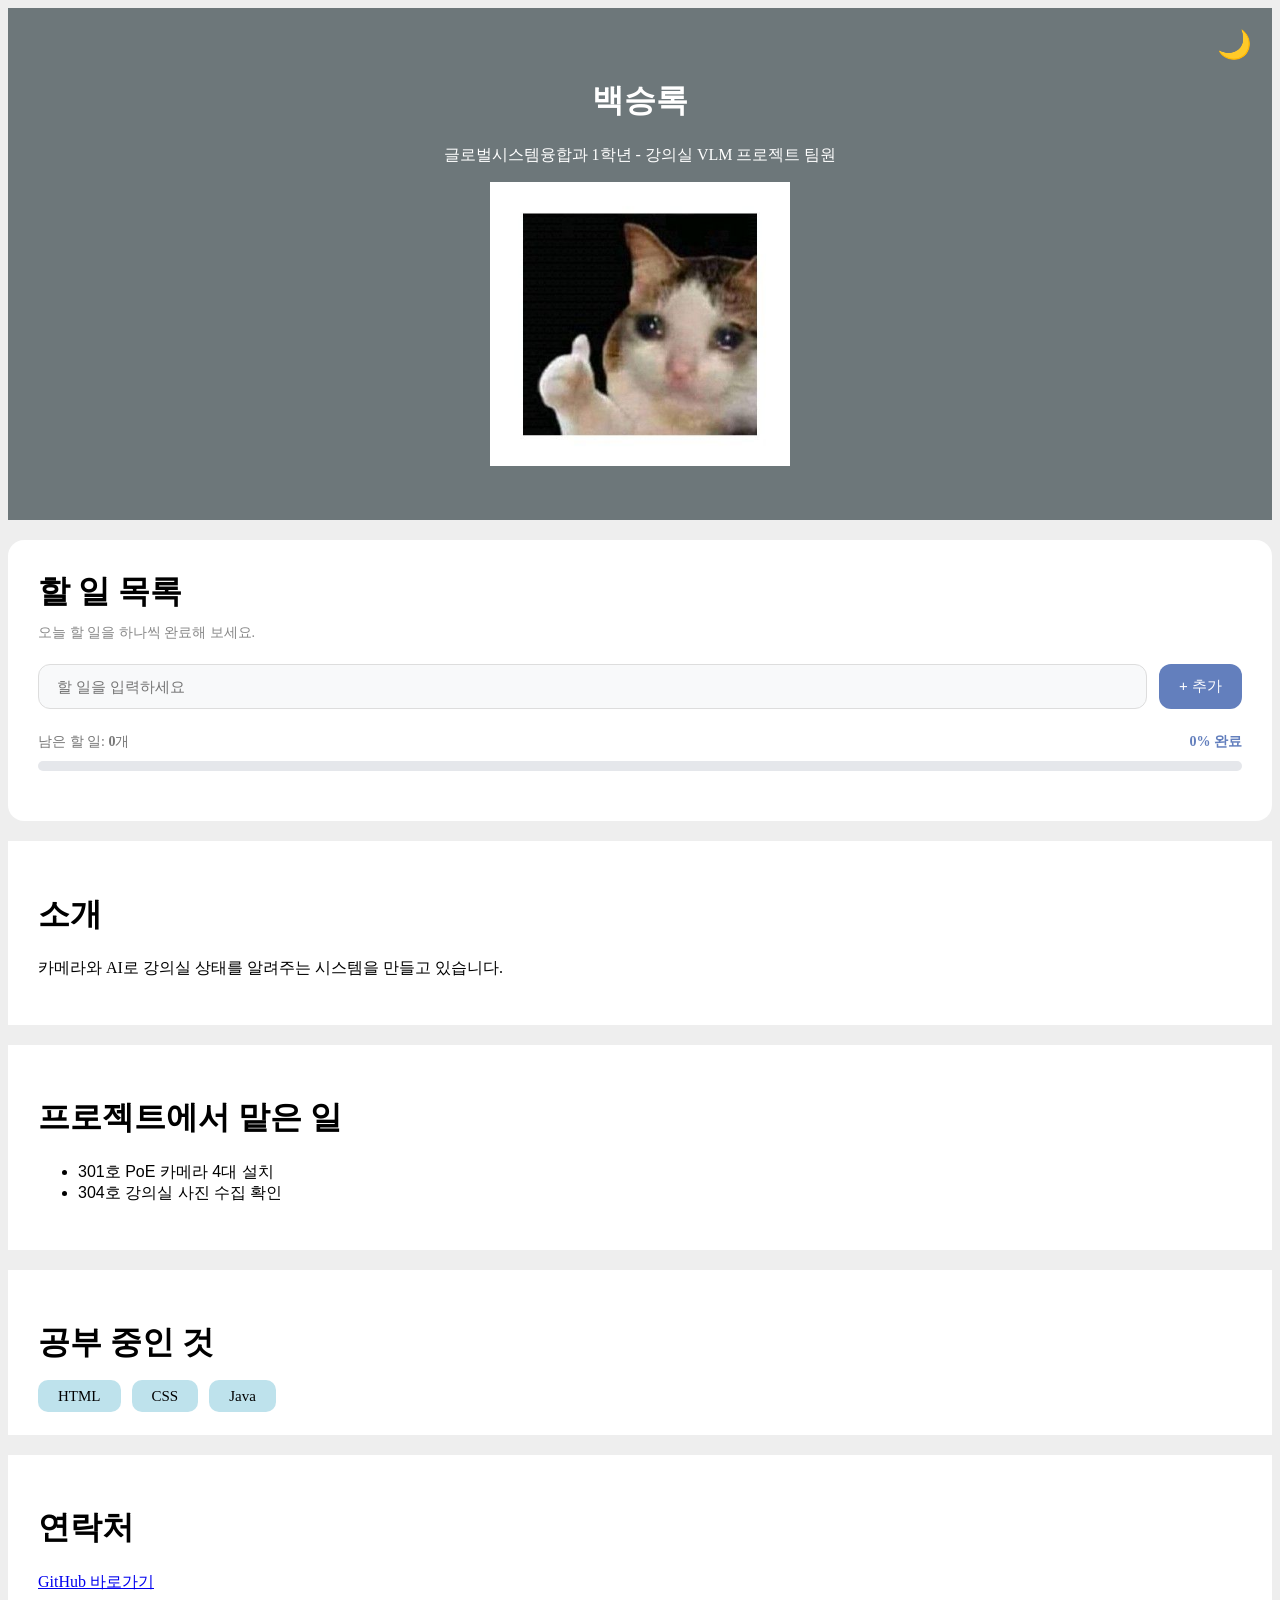
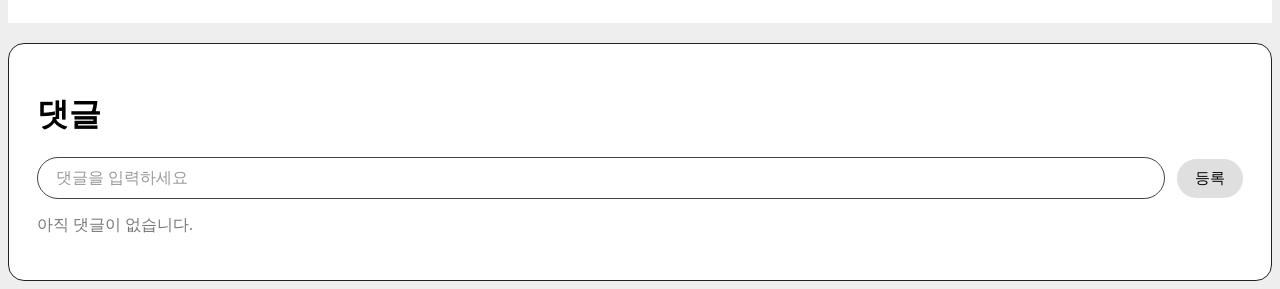
==== HTML/mypage/index.html @ 52dec9fe "11_06 JS_mypage" ====
<!DOCTYPE html>
<html>
<head>
    <title>自己紹介</title>

    <!-- 전체 페이지 기본 디자인 -->
    <link rel="stylesheet" href="css/style.css">

    <!-- 할 일 목록 디자인 -->
    <link rel="stylesheet" href="css/todo.css">

    <!-- 댓글 디자인 -->
    <link rel="stylesheet" href="css/comment.css">
</head>
<body>

    <!-- 메인 인트로 문단 -->
    <div class="intro">
        
        <!-- 다크/라이트 모드 버튼 -->
        <button id="themeBtn">🌙</button>

        <h1>백승록</h1>
        <p> 글로벌시스템융합과 1학년 - 강의실 VLM 프로젝트 팀원</p>
        <img src="images/cat.jpg" alt="고양이" width="300">
    </div>
    

    <!-- 할 일 목록 -->
<div class="content todo-section">
    <h1>할 일 목록</h1>

    <p class="todo-description">
        오늘 할 일을 하나씩 완료해 보세요.
    </p>

    <!-- 입력창 및 추가 버튼 -->
    <div class="todo-input-wrap">
        <input type="text" id="todoInput" placeholder="할 일을 입력하세요">
        <button id="addBtn">+ 추가</button>
    </div>

    <!-- 남은 할 일과 완료율 -->
    <div class="todo-status">
        <span>남은 할 일: <strong id="count">0</strong>개</span>
        <span id="progressText">0% 완료</span>
    </div>

    <!-- 완료율 게이지 -->
    <div class="progress-track">
        <div id="progressBar"></div>
    </div>

    <!-- JavaScript에서 할 일을 추가하는 영역 -->
    <ul id="todoList"></ul>
    
</div>
    <!-- 소개 문단 -->
    <div class="content">
        <h1>소개</h1>
        <p> 카메라와 AI로 강의실 상태를 알려주는 시스템을 만들고 있습니다.</p>
    </div>

    <!-- 프로젝트에서 맡은 일 문단 -->
    <div class="content">
        <h1>프로젝트에서 맡은 일</h1>
        <ul style="font-family: Gulim, sans-serif;">
            <li> 301호 PoE 카메라 4대 설치</li>
            <li> 304호 강의실 사진 수집 확인</li>
        </ul>
    </div>
    
    <!-- 공부 목록 문단 -->
    <div class="content">
        <h1>공부 중인 것</h1>

        <div class="skills">
            <span>HTML</span>
            <span>CSS</span>
            <span>Java</span>
        </div>
    </div>

    <!-- 연락처 문단 -->
    <div class="content">
        <h1>연락처</h1>
        <a href="https://github.com/sr1011-beep" target="_blank">GitHub 바로가기</a>
    </div>

<!-- 댓글 영역 전체를 감싸는 구역 -->
<!-- content: 기존 공통 스타일 -->
<!-- comment-section: 댓글 전용 스타일 -->
<div class="content comment-section">

    <!-- 댓글 제목 -->
    <h1>댓글</h1>

    <!-- 입력창과 등록 버튼을 하나의 구역으로 묶음 -->
    <div class="comment-input-wrap">

        <!-- 사용자가 댓글을 입력하는 창 -->
        <!-- id는 JavaScript에서 해당 요소를 찾기 위한 이름 -->
        <input type="text" id="commentInput" placeholder="댓글을 입력하세요">
        <!-- 댓글 등록 버튼 -->
        <button id="commentBtn">등록</button>
    </div>

    <!-- 댓글이 없을 때 표시되는 문구 -->
    <p id="emptyMessage">아직 댓글이 없습니다.</p>
    <!-- JavaScript가 새로운 li(댓글)를 추가할 목록 -->
    <ul id="commentList"></ul>

</div>
    
    <!-- scripts.js -->
    <script src="js/scripts.js"></script>
</body>
</html>
---- HTML/mypage/css/style.css ----
/* 기본 페이지 디자인 */
body {
    background-color: #eeeeee;
    color: black;
}

/* 상단 타이틀 */
.intro {
    position: relative; /* 자식 요소 위치의 기준점 */

    background-color: #6d777a;
    color: white;
    text-align: center;
    padding: 50px;
}

/* 공통 문단 디자인 */
.content {
    background-color: white;
    color: black;
    padding: 30px;
    margin-top: 20px;
}

/* 공부 중인 것 */
.skills span {
    background-color: #bee2ec;
    padding: 8px 20px;
    border-radius: 10px;
    margin-right: 7px;
    font-size: 15px;
}

/* 문단 제목을 클릭할 수 있도록 설정 */
.content h1 {
    cursor: pointer;
}

/* 다크모드 아이콘 */
#themeBtn {
    position: absolute; /* 원하는 위치에 배치 */
    top: 20px;           /* 상단에서 20px */
    right: 20px;         /* 오른쪽에서 20px */

    border: none;
    background: none;
    font-size: 28px;
    cursor: pointer;
    padding: 0;
}

/* 다크모드 기본 배경 */
body.dark {
    background-color: #222;
    color: white;
}

/* 다크모드 문단 배경 */
body.dark .content {
    background-color: #333;
    color: white;
}

/* 다크모드 삭제 버튼 */
body.dark .delete-btn {
    color: white;
}
---- HTML/mypage/css/todo.css ----
/* 할 일 목록 전체 영역 */
.todo-section {
    text-align: left;
    border-radius: 16px;
}

/* 제목 */
.todo-section h1 {
    text-align: left;
    margin: 0 0 10px;
}

/* 제목 아래 설명 */
.todo-description {
    text-align: left;
    font-size: 14px;
    color: #888;
    margin: 0 0 22px;
}

/* 입력창과 버튼 가로 배치 */
.todo-input-wrap {
    display: flex;
    align-items: center;
    gap: 12px;
    margin-bottom: 24px;
}

/* 할 일 입력창 */
#todoInput {
    flex: 1;
    min-width: 0;
    padding: 13px 18px;
    border: 1px solid #ddd;
    border-radius: 12px;
    background-color: #f8f9fa;
    color: #222;
    font-size: 15px;
    outline: none;
    box-sizing: border-box;
}

/* 입력창 선택 시 */
#todoInput:focus {
    border-color: #8ba6df;
}

/* 추가 버튼 */
#addBtn {
    border: none;
    border-radius: 12px;
    background-color: #637fbd;
    color: white;
    padding: 13px 20px;
    font-size: 15px;
    cursor: pointer;
}

/* 추가 버튼 마우스 효과 */
#addBtn:hover {
    background-color: #4f6da9;
}

/* 남은 할 일 + 진행률 */
.todo-status {
    display: flex;
    justify-content: space-between;
    align-items: center;
    color: #777;
    font-size: 14px;
    margin-bottom: 10px;
}

/* 진행률 표시 */
#progressText {
    font-weight: bold;
    color: #637fbd;
}

/* 진행률 바 배경 */
.progress-track {
    width: 100%;
    height: 10px;
    background-color: #e5e7eb;
    border-radius: 999px;
    overflow: hidden;
    margin-bottom: 20px;
}

/* 실제로 차오르는 게이지 */
#progressBar {
    width: 0%;
    height: 100%;
    background-color: #637fbd;
    border-radius: 999px;
    transition: width 0.4s ease;
}

/* 할 일 목록 */
#todoList {
    list-style: none;
    padding: 0;
    margin: 0;
}

/* 개별 할 일 */
#todoList li {
    display: flex;
    align-items: center;
    gap: 12px;
    background-color: #f7f8fa;
    border: 1px solid #eee;
    border-radius: 12px;
    padding: 14px 16px;
    margin-bottom: 10px;
}

/* 체크박스 */
#todoList input[type="checkbox"] {
    width: 18px;
    height: 18px;
    margin: 0;
    accent-color: #637fbd;
    cursor: pointer;
}

/* 할 일 내용 */
#todoList li span {
    flex: 1;
    overflow-wrap: anywhere;
}

/* 완료한 할 일 */
#todoList .done {
    text-decoration: line-through;
    color: #999;
}

/* 삭제 버튼 */
#todoList .delete-btn {
    background: none;
    border: none;
    color: #999;
    font-size: 22px;
    margin-left: 0;
    cursor: pointer;
}

/* 다크모드 */
body.dark #todoInput {
    background-color: #292929;
    color: white;
    border-color: #555;
}

body.dark #todoList li {
    background-color: #292929;
    border-color: #444;
}

body.dark .todo-description,
body.dark .todo-status {
    color: #aaa;
}

body.dark .progress-track {
    background-color: #444;
}

body.dark #todoList .done {
    color: #999;
}
---- HTML/mypage/css/comment.css ----
/* 댓글 전체 영역 디자인 */
.comment-section {
    background-color: #ffffff;
    color: black;
    padding: 28px;
    border-radius: 16px;
    border: 1px solid #222;
}

/* 댓글 제목 */
.comment-section h1 {
    margin-bottom: 20px;
    color: black;
}

/* 입력창과 등록 버튼 가로 배치 */
.comment-input-wrap {
    display: flex;
    align-items: center;
    gap: 12px;
    margin-bottom: 16px;
}

/* 댓글 입력창 */
#commentInput {
    flex: 1;
    min-width: 0;
    height: 42px;
    padding: 0 18px;
    border-radius: 999px;
    border: 1px solid #444;
    background-color: #ffffff;
    color: black;
    font-size: 16px;
    outline: none;
    box-sizing: border-box;
}

/* 입력창 안내 문구 */
#commentInput::placeholder {
    color: #999999;
}

/* 댓글 등록 버튼 */
#commentBtn {
    border: none;
    background-color: rgb(223, 223, 223);
    color: black;
    border-radius: 999px;
    padding: 10px 18px;
    font-size: 15px;
    cursor: pointer;
}

/* 등록 버튼에 마우스를 올렸을 때 */
#commentBtn:hover {
    opacity: 0.9;
}

/* 댓글이 없을 때 안내 문구 */
#emptyMessage {
    color: #777777;
    font-size: 16px;
    margin: 0;
}

/* 댓글 목록 전체 */
#commentList {
    list-style: none;
    padding: 0;
    margin-top: 10px;
}

/* 개별 댓글 */
#commentList li {
    display: flex;
    justify-content: space-between;
    align-items: center;
    background-color: #ffffff;
    border: 1px solid #2a2a2a;
    border-radius: 12px;
    padding: 12px 16px;
    margin-top: 10px;
    color: black;
}

/* 댓글 삭제 버튼 */
#commentList .delete-btn {
    border: none;
    background: none;
    color: black;
    font-size: 20px;
    cursor: pointer;
    margin-left: 10px;
}

/* =========================
   댓글 영역 다크모드
   ========================= */

/* 댓글 카드와 제목 */
body.dark .comment-section {
    background-color: #333;
    color: white;
    border-color: #555;
}

body.dark .comment-section h1 {
    color: white;
}

/* 댓글 입력창 */
body.dark #commentInput {
    background-color: #222;
    color: white;
    border-color: #555;
}

/* 등록 버튼 */
body.dark #commentBtn {
    background-color: #eeeeee;
    color: black;
}

/* 댓글 없음 안내 문구 */
body.dark #emptyMessage {
    color: #bbbbbb;
}

/* 댓글 내용과 시간을 세로로 배치 */
#commentList li > div {
    display: flex;
    flex-direction: column;
    gap: 6px;
}

/* 댓글 작성 시간 */
.comment-time {
    font-size: 12px;
    color: #888888;
}

/* 다크모드 작성 시간 */
body.dark .comment-time {
    color: #aaaaaa;
}
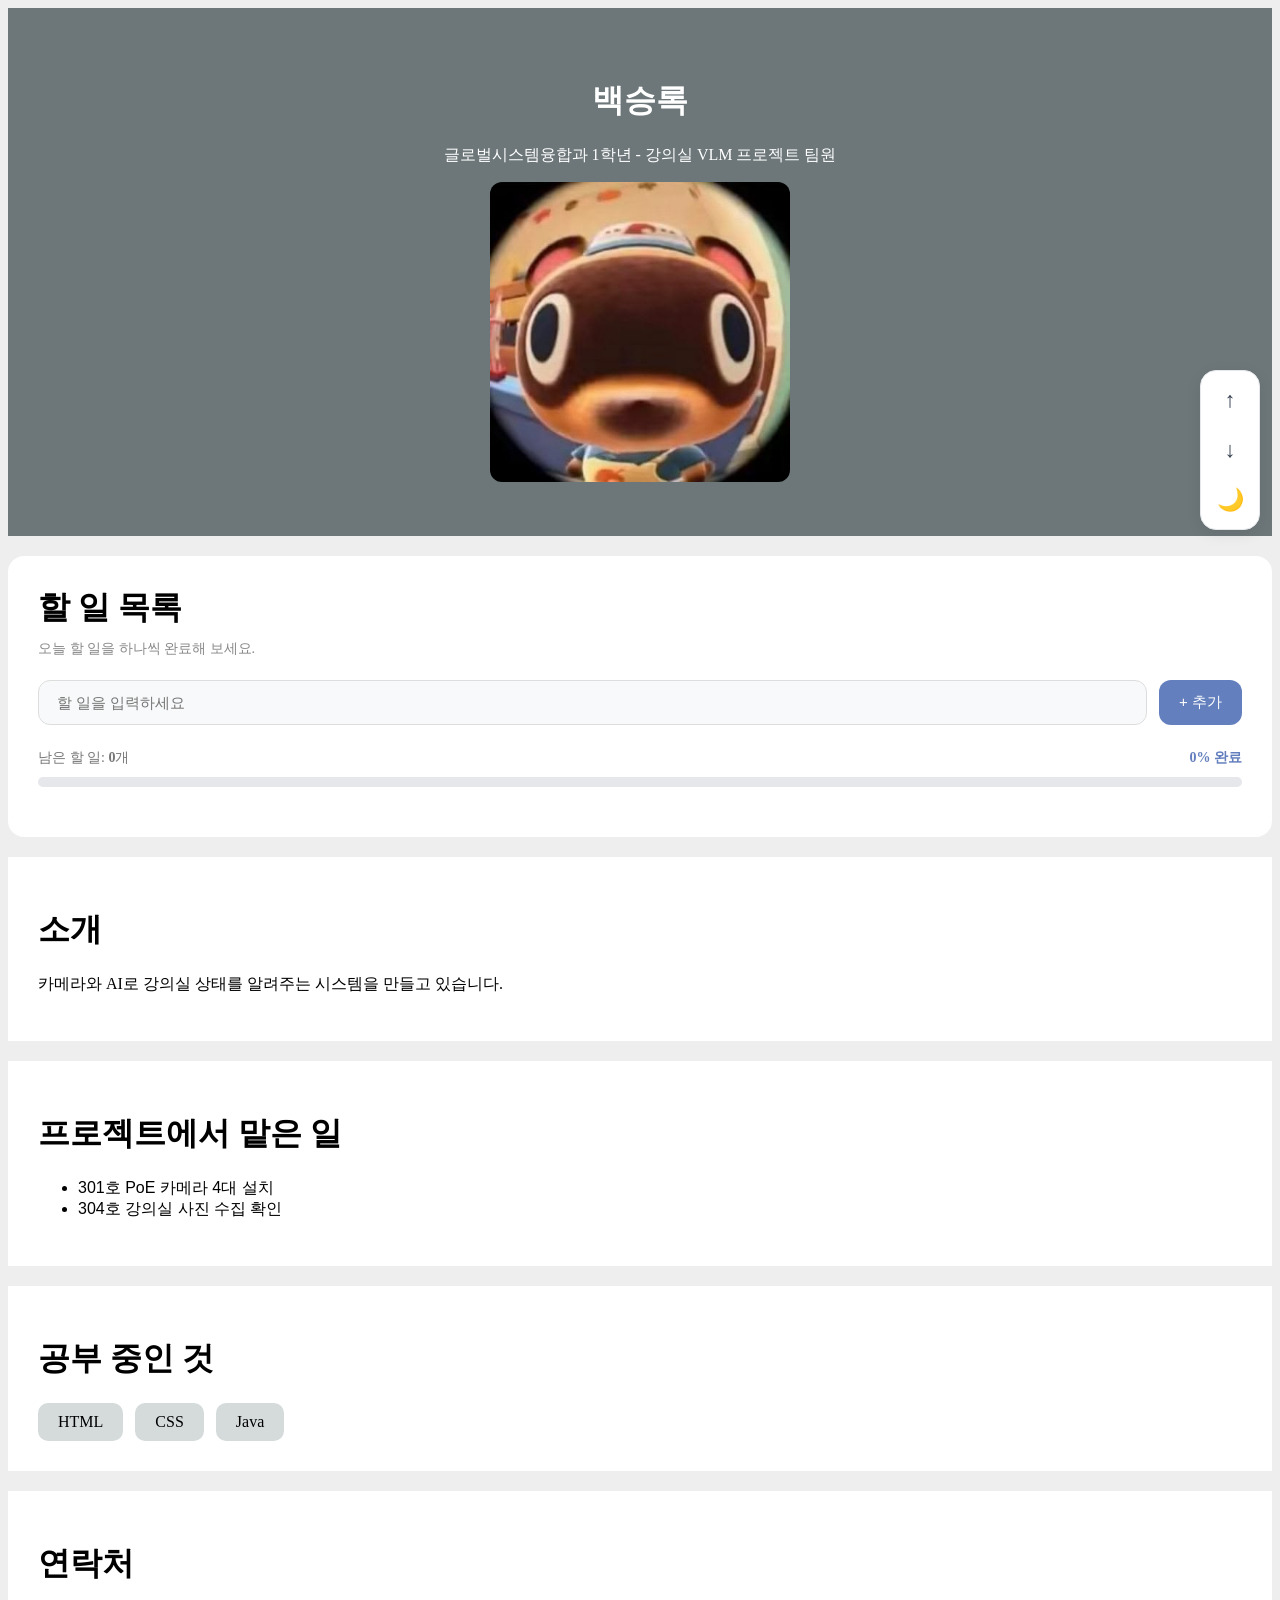
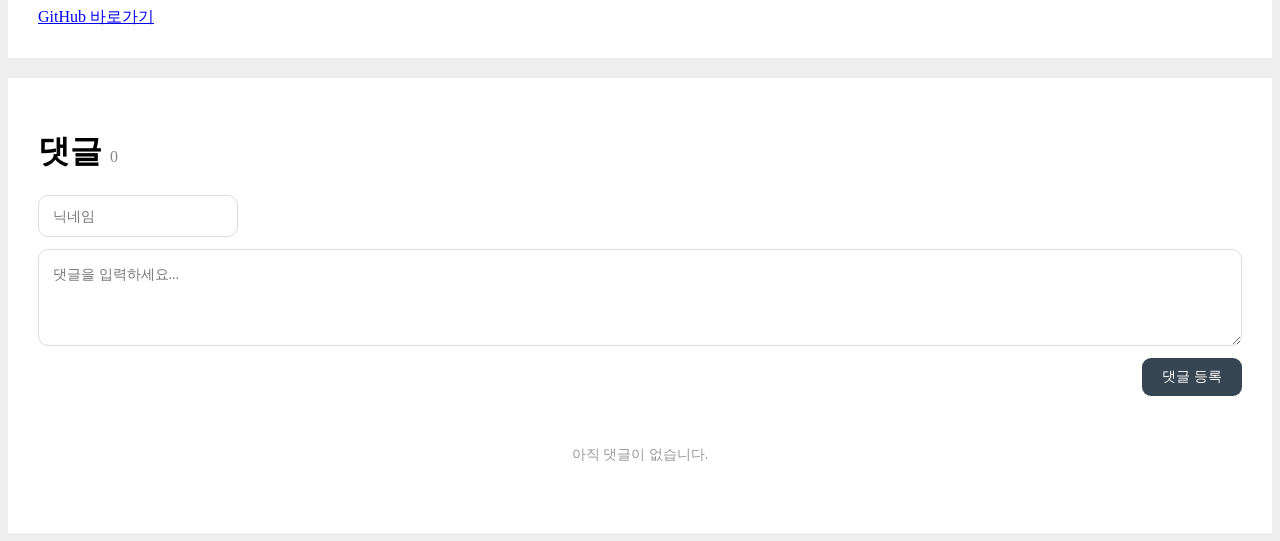
==== commit 77d20fb3: "11_07 JS" ====
--- a/HTML/mypage/index.html
+++ b/HTML/mypage/index.html
@@ -14,17 +14,21 @@
 </head>
 <body>
 
-    <!-- 메인 인트로 문단 -->
-    <div class="intro">
-        
-        <!-- 다크/라이트 모드 버튼 -->
-        <button id="themeBtn">🌙</button>
+<!-- 메인 인트로 문단 -->
+<div class="intro">
 
-        <h1>백승록</h1>
-        <p> 글로벌시스템융합과 1학년 - 강의실 VLM 프로젝트 팀원</p>
-        <img src="images/cat.jpg" alt="고양이" width="300">
+    <h1>백승록</h1>
+    <p> 글로벌시스템융합과 1학년 - 강의실 VLM 프로젝트 팀원</p>
+
+    <!-- 이미지 접기/펼치기 영역 -->
+    <div class="image-section">
+    <img id="profileImage" src="images/nugul.jpg" alt="프로필 사진" width="300">
+
+    <!-- 사진이 접혔을 때 표시할 아이콘 -->
+    <button id="imageOpenBtn" hidden>📷</button>
     </div>
-    
+
+</div>
 
     <!-- 할 일 목록 -->
 <div class="content todo-section">
@@ -64,7 +68,7 @@
     <!-- 프로젝트에서 맡은 일 문단 -->
     <div class="content">
         <h1>프로젝트에서 맡은 일</h1>
-        <ul style="font-family: Gulim, sans-serif;">
+        <ul style="font-family: sans-serif;">
             <li> 301호 PoE 카메라 4대 설치</li>
             <li> 304호 강의실 사진 수집 확인</li>
         </ul>
@@ -75,10 +79,21 @@
         <h1>공부 중인 것</h1>
 
         <div class="skills">
-            <span>HTML</span>
-            <span>CSS</span>
-            <span>Java</span>
-        </div>
+    <div class="skill">
+        HTML
+        <span class="tooltip">웹페이지의 구조를 만드는 언어</span>
+    </div>
+
+    <div class="skill">
+        CSS
+        <span class="tooltip">웹페이지의 디자인을 담당하는 언어</span>
+    </div>
+
+    <div class="skill">
+        Java
+        <span class="tooltip">객체지향 프로그래밍 언어</span>
+    </div>
+</div>
     </div>
 
     <!-- 연락처 문단 -->
@@ -87,32 +102,61 @@
         <a href="https://github.com/sr1011-beep" target="_blank">GitHub 바로가기</a>
     </div>
 
-<!-- 댓글 영역 전체를 감싸는 구역 -->
-<!-- content: 기존 공통 스타일 -->
-<!-- comment-section: 댓글 전용 스타일 -->
+<!-- =========================
+     댓글 섹션
+========================= -->
+
 <div class="content comment-section">
 
-    <!-- 댓글 제목 -->
-    <h1>댓글</h1>
+    <h1>댓글 <span id="commentCount">0</span></h1>
 
-    <!-- 입력창과 등록 버튼을 하나의 구역으로 묶음 -->
-    <div class="comment-input-wrap">
+    <!-- 댓글 작성 영역 -->
+    <div class="comment-form">
 
-        <!-- 사용자가 댓글을 입력하는 창 -->
-        <!-- id는 JavaScript에서 해당 요소를 찾기 위한 이름 -->
-        <input type="text" id="commentInput" placeholder="댓글을 입력하세요">
+        <!-- 닉네임 입력 -->
+        <input
+            type="text"
+            id="nicknameInput"
+            placeholder="닉네임"
+            maxlength="20"
+        >
+
+        <!-- 댓글 입력 -->
+        <textarea
+            id="commentInput"
+            placeholder="댓글을 입력하세요..."
+            rows="3"
+            maxlength="500"
+        ></textarea>
+
         <!-- 댓글 등록 버튼 -->
-        <button id="commentBtn">등록</button>
+        <div class="comment-actions">
+            <button id="commentBtn">댓글 등록</button>
+        </div>
+
     </div>
 
-    <!-- 댓글이 없을 때 표시되는 문구 -->
+    <!-- 댓글이 없을 때 표시 -->
     <p id="emptyMessage">아직 댓글이 없습니다.</p>
-    <!-- JavaScript가 새로운 li(댓글)를 추가할 목록 -->
+
+    <!-- 댓글 목록 -->
     <ul id="commentList"></ul>
 
 </div>
-    
-    <!-- scripts.js -->
+
+    <!-- 플로팅 메뉴 -->
+    <div class="floating-menu">
+        <button id="topBtn">↑</button>
+        <button id="bottomBtn">↓</button>
+        <button id="themeBtn">🌙</button>
+    </div>
+
+    <!-- JavaScript 연결 -->
     <script src="js/scripts.js"></script>
+
+</body>
+</html>
+
+</div>
 </body>
 </html>
--- a/HTML/mypage/css/style.css
+++ b/HTML/mypage/css/style.css
@@ -22,46 +22,211 @@
     margin-top: 20px;
 }
 
-/* 공부 중인 것 */
-.skills span {
-    background-color: #bee2ec;
-    padding: 8px 20px;
-    border-radius: 10px;
-    margin-right: 7px;
-    font-size: 15px;
-}
+
+/* =========================
+   공부 중인 것 버튼
+========================= */
+
+.skills {
+    display: flex;       /* 버튼을 가로로 배치 */
+    gap: 12px;           /* 버튼 사이 간격 */
+}
+
+.skill {
+    position: relative;  /* 툴팁 위치의 기준점 */
+    background-color: #d5dbdb; /* 버튼 배경색 */
+    padding: 10px 20px;  /* 버튼 내부 여백 */
+    border-radius: 10px; /* 버튼 모서리를 둥글게 */
+    cursor: pointer;     /* 마우스를 올리면 손가락 모양 */
+}
+
+
+/* =========================
+   툴팁 디자인
+========================= */
+
+.tooltip {
+    display: none;       /* 기본 상태에서는 툴팁 숨기기 */
+    position: absolute;  /* 버튼을 기준으로 위치 지정 */
+
+    /* 툴팁 위치 */
+    bottom: 125%;        /* 버튼 위쪽으로 배치 */
+    left: 50%;           /* 버튼의 가로 중앙을 기준으로 이동 */
+    transform: translateX(-50%); /* 툴팁을 정확히 중앙 정렬 */
+
+    /* 크기 및 여백 */
+    width: 200px;        /* 툴팁 너비 */
+    padding: 12px 16px;  /* 내부 여백: 위아래 12px, 좌우 16px */
+
+    /* 배경 및 테두리 */
+    background-color: #ffffff; /* 흰색 배경 */
+    border: 1px solid #e5e7eb; /* 연한 회색 테두리 */
+    border-radius: 12px;       /* 둥근 모서리 */
+
+    /* 글씨체 */
+    font-family: "Pretendard", "Noto Sans KR", sans-serif;
+    font-size: 13px;     /* 글자 크기 */
+    font-weight: 400;    /* 일반 글자 굵기 */
+    color: #374151;      /* 진한 회색 글자 */
+    line-height: 1.6;    /* 줄 사이 간격 */
+    text-align: center;  /* 글자 가운데 정렬 */
+    white-space: normal; /* 긴 문장은 자동 줄바꿈 */
+
+    /* 그림자 */
+    box-shadow: 0 4px 16px rgba(0, 0, 0, 0.08);
+
+    /* 다른 요소보다 앞에 표시 */
+    z-index: 10;
+}
+
+
+/* =========================
+   마우스를 올렸을 때
+========================= */
+
+.skill:hover .tooltip {
+    display: block; /* 숨겨진 툴팁 표시 */
+}
+
 
 /* 문단 제목을 클릭할 수 있도록 설정 */
 .content h1 {
     cursor: pointer;
 }
 
-/* 다크모드 아이콘 */
-#themeBtn {
-    position: absolute; /* 원하는 위치에 배치 */
-    top: 20px;           /* 상단에서 20px */
-    right: 20px;         /* 오른쪽에서 20px */
-
+/* 섹션이 접혔을 때 */
+.content.collapsed {
+    border: 1px solid #b5b5b5;
+    border-radius: 12px;
+    transition: border-color 0.2s ease;
+}
+
+
+
+/* 이미지 영역 */
+.image-section {
+    display: inline-block;
+}
+
+/* 이미지 디자인 */
+#profileImage {
+    max-width: 100%;
+    height: auto;
+    border-radius: 12px;
+    cursor: pointer; /* 클릭 가능 표시 */
+}
+
+/* 펼치기 아이콘 */
+#imageOpenBtn {
+    background-color: #d3dcdf;
     border: none;
-    background: none;
-    font-size: 28px;
+    border-radius: 10px;
+    padding: 12px 18px;
+    font-size: 22px;
     cursor: pointer;
-    padding: 0;
-}
-
-/* 다크모드 기본 배경 */
+}
+
+/* hidden 속성이 있으면 숨기기 */
+#profileImage[hidden],
+#imageOpenBtn[hidden] {
+    display: none;
+}
+
+
+/* =========================
+   플로팅 메뉴
+========================= */
+
+/* 화면 오른쪽 중앙에 메뉴 고정 */
+.floating-menu {
+    position: fixed;        /* 스크롤해도 화면에 고정 */
+
+    right: 20px;            /* 화면 오른쪽에서 20px */
+    top: 50%;               /* 화면 높이의 중앙 */
+    transform: translateY(-50%); /* 메뉴 자체 높이만큼 중앙 보정 */
+
+    display: flex;          /* 버튼 배치 */
+    flex-direction: column; /* 버튼을 세로로 정렬 */
+    gap: 8px;               /* 버튼 사이 간격 */
+
+    padding: 8px;
+
+    background-color: #ffffff;
+    border: 1px solid #e5e7eb;
+    border-radius: 16px;
+
+    box-shadow: 0 4px 15px rgba(0, 0, 0, 0.08);
+
+    z-index: 1000;          /* 다른 요소보다 앞에 표시 */
+}
+
+/* 메뉴 내부 버튼 */
+.floating-menu button {
+    width: 42px;
+    height: 42px;
+
+    border: none;
+    border-radius: 10px;
+
+    background-color: transparent;
+    color: #374151;
+
+    font-size: 22px;
+    cursor: pointer;
+
+    transition: background-color 0.2s ease;
+}
+
+/* 마우스를 올렸을 때 */
+.floating-menu button:hover {
+    background-color: #f1f3f5;
+}
+
+
+/* =========================
+   다크모드
+========================= */
+
+/* 전체 페이지 배경 */
 body.dark {
-    background-color: #222;
-    color: white;
-}
-
-/* 다크모드 문단 배경 */
+    background-color: #1e1e1e;
+    color: #ffffff;
+}
+
+/* 자기소개 상단 영역 */
+body.dark .intro {
+    background-color: #303030;
+    color: #ffffff;
+}
+
+/* 소개, 공부, Todo List, 댓글 등 섹션 */
 body.dark .content {
-    background-color: #333;
-    color: white;
-}
-
-/* 다크모드 삭제 버튼 */
-body.dark .delete-btn {
-    color: white;
-}+    background-color: #2b2b2b;
+    color: #ffffff;
+}
+
+/* 섹션 제목 */
+body.dark .content h1 {
+    color: #ffffff;
+}
+
+/* 접힌 섹션의 테두리 */
+body.dark .content.collapsed {
+    border-color: #555555;
+}
+
+/* 플로팅 메뉴 */
+body.dark .floating-menu {
+    background-color: #303030;
+    border-color: #505050;
+}
+
+/* 플로팅 메뉴 버튼 */
+body.dark .floating-menu button {
+    color: #ffffff;
+}
+
+/* 플로팅 메뉴 마우스 효과 */
+body.dark .floating-menu button:hover {
+    background-color: #454545;
+}
--- a/HTML/mypage/css/comment.css
+++ b/HTML/mypage/css/comment.css
@@ -1,146 +1,188 @@
-/* 댓글 전체 영역 디자인 */
-.comment-section {
-    background-color: #ffffff;
-    color: black;
-    padding: 28px;
-    border-radius: 16px;
-    border: 1px solid #222;
+
+/* =========================
+   댓글 입력 영역
+========================= */
+
+.comment-form {
+    display: flex;            /* 입력 요소를 세로로 배치 */
+    flex-direction: column;
+    gap: 12px;                /* 요소 사이 간격 */
+    margin-bottom: 25px;
 }
 
-/* 댓글 제목 */
-.comment-section h1 {
-    margin-bottom: 20px;
-    color: black;
-}
+/* 닉네임 입력창 */
+#nicknameInput {
+    width: 200px;
+    max-width: 100%;
+    padding: 12px 14px;
 
-/* 입력창과 등록 버튼 가로 배치 */
-.comment-input-wrap {
-    display: flex;
-    align-items: center;
-    gap: 12px;
-    margin-bottom: 16px;
+    border: 1px solid #dddddd;
+    border-radius: 10px;
+
+    font-size: 14px;
+    box-sizing: border-box;
 }
 
 /* 댓글 입력창 */
 #commentInput {
-    flex: 1;
-    min-width: 0;
-    height: 42px;
-    padding: 0 18px;
-    border-radius: 999px;
-    border: 1px solid #444;
-    background-color: #ffffff;
-    color: black;
-    font-size: 16px;
-    outline: none;
+    width: 100%;
+    padding: 14px;
+
+    border: 1px solid #dddddd;
+    border-radius: 10px;
+
+    font-size: 14px;
+    font-family: inherit;
+    line-height: 1.6;
+
+    resize: vertical;         /* 세로 크기만 조절 가능 */
     box-sizing: border-box;
 }
 
-/* 입력창 안내 문구 */
-#commentInput::placeholder {
-    color: #999999;
+/* 입력창 선택 시 */
+#nicknameInput:focus,
+#commentInput:focus {
+    outline: none;
+    border-color: #7aaec0;
+}
+
+/* 등록 버튼 오른쪽 정렬 */
+.comment-actions {
+    display: flex;
+    justify-content: flex-end;
 }
 
 /* 댓글 등록 버튼 */
 #commentBtn {
+    background-color: #384653;
+    color: white;
+
+    padding: 10px 20px;
     border: none;
-    background-color: rgb(223, 223, 223);
-    color: black;
-    border-radius: 999px;
-    padding: 10px 18px;
-    font-size: 15px;
+    border-radius: 9px;
+
+    font-size: 14px;
     cursor: pointer;
 }
 
-/* 등록 버튼에 마우스를 올렸을 때 */
+/* 마우스를 올렸을 때 */
 #commentBtn:hover {
-    opacity: 0.9;
+    background-color: #526473;
+}
+
+
+/* =========================
+   댓글 목록
+========================= */
+
+#commentList {
+    list-style: none;         /* 목록 점 제거 */
+    padding: 0;
+    margin: 0;
+}
+
+/* 댓글 하나의 영역 */
+#commentList li {
+    position: relative;
+    padding: 18px 4px;
+
+    border-bottom: 1px solid #eeeeee;
+}
+
+/* 닉네임과 작성 날짜 */
+.comment-header {
+    display: flex;
+    align-items: center;
+    flex-wrap: wrap;
+    gap: 10px;
+
+    margin-bottom: 10px;
+}
+
+/* 닉네임 */
+.comment-nickname {
+    font-size: 14px;
+    font-weight: 600;
+    color: #252525;
+}
+
+/* 작성 날짜 */
+.comment-date {
+    font-size: 12px;
+    color: #999999;
+}
+
+/* 댓글 내용 */
+.comment-text {
+    display: block;
+
+    font-size: 14px;
+    line-height: 1.7;
+    color: #444444;
+
+    white-space: pre-wrap;    /* 댓글 줄바꿈 유지 */
+    overflow-wrap: anywhere; /* 긴 문자열 줄바꿈 */
+    padding-right: 35px;
+}
+
+/* 삭제 버튼 */
+.comment-delete-btn {
+    position: absolute;
+    right: 4px;
+    top: 18px;
+
+    border: none;
+    background: none;
+    color: #999999;
+
+    font-size: 20px;
+    cursor: pointer;
+}
+
+/* 삭제 버튼 마우스 효과 */
+.comment-delete-btn:hover {
+    color: #e74c3c;
+}
+
+/* 댓글 개수 */
+#commentCount {
+    font-size: 16px;
+    font-weight: normal;
+    color: #888888;
 }
 
 /* 댓글이 없을 때 안내 문구 */
 #emptyMessage {
-    color: #777777;
-    font-size: 16px;
-    margin: 0;
+    color: #999999;
+    font-size: 14px;
+    text-align: center;
+    padding: 25px 0;
 }
 
-/* 댓글 목록 전체 */
-#commentList {
-    list-style: none;
-    padding: 0;
-    margin-top: 10px;
+
+/* =========================
+   다크모드
+========================= */
+
+body.dark #nicknameInput,
+body.dark #commentInput {
+    background-color: #353535;
+    color: white;
+    border-color: #555555;
 }
 
-/* 개별 댓글 */
-#commentList li {
-    display: flex;
-    justify-content: space-between;
-    align-items: center;
-    background-color: #ffffff;
-    border: 1px solid #2a2a2a;
-    border-radius: 12px;
-    padding: 12px 16px;
-    margin-top: 10px;
-    color: black;
+body.dark .comment-nickname {
+    color: #f0f0f0;
 }
 
-/* 댓글 삭제 버튼 */
-#commentList .delete-btn {
-    border: none;
-    background: none;
-    color: black;
-    font-size: 20px;
-    cursor: pointer;
-    margin-left: 10px;
+body.dark .comment-text {
+    color: #dddddd;
 }
 
-/* =========================
-   댓글 영역 다크모드
-   ========================= */
-
-/* 댓글 카드와 제목 */
-body.dark .comment-section {
-    background-color: #333;
-    color: white;
-    border-color: #555;
+body.dark .comment-date {
+    color: #aaaaaa;
 }
 
-body.dark .comment-section h1 {
-    color: white;
+body.dark #commentList li {
+    border-bottom-color: #555555;
 }
-
-/* 댓글 입력창 */
-body.dark #commentInput {
-    background-color: #222;
-    color: white;
-    border-color: #555;
-}
-
-/* 등록 버튼 */
-body.dark #commentBtn {
-    background-color: #eeeeee;
-    color: black;
-}
-
-/* 댓글 없음 안내 문구 */
-body.dark #emptyMessage {
-    color: #bbbbbb;
-}
-
-/* 댓글 내용과 시간을 세로로 배치 */
-#commentList li > div {
-    display: flex;
-    flex-direction: column;
-    gap: 6px;
-}
-
-/* 댓글 작성 시간 */
-.comment-time {
-    font-size: 12px;
-    color: #888888;
-}
-
-/* 다크모드 작성 시간 */
-body.dark .comment-time {
-    color: #aaaaaa;
-}
